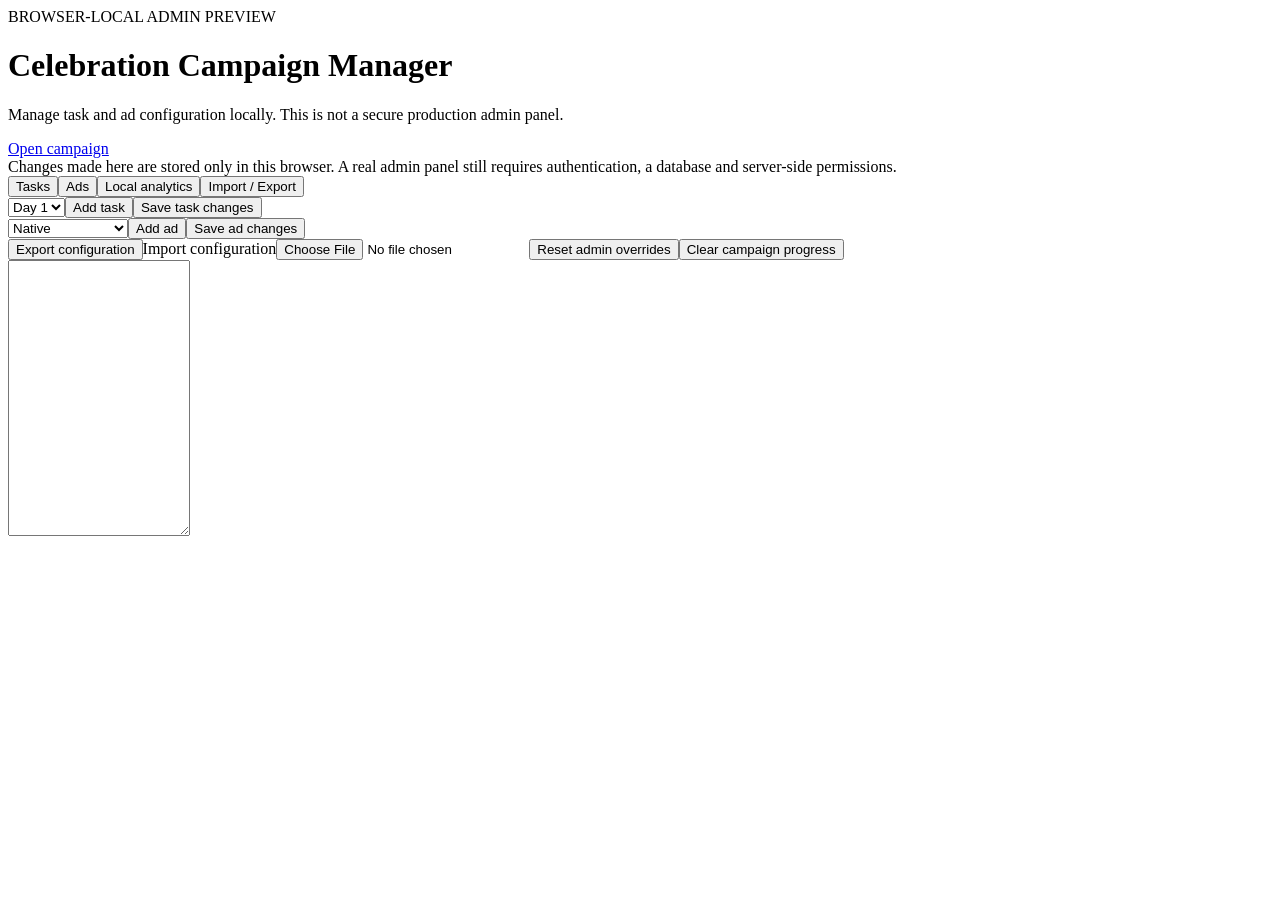
==== admin.html @ 1ac24a28 "Add browser-local campaign admin preview" ====
<!DOCTYPE html>
<html lang="en">
<head>
  <meta charset="UTF-8" />
  <meta name="viewport" content="width=device-width,initial-scale=1" />
  <title>Peller & Jarvis Campaign Admin Preview</title>
  <link rel="preconnect" href="https://fonts.googleapis.com" />
  <link rel="preconnect" href="https://fonts.gstatic.com" crossorigin />
  <link href="https://fonts.googleapis.com/css2?family=Poppins:wght@400;500;600;700;800&display=swap" rel="stylesheet" />
  <link rel="stylesheet" href="css/admin.css?v=1" />
</head>
<body>
  <header class="admin-header">
    <div><span class="eyebrow">BROWSER-LOCAL ADMIN PREVIEW</span><h1>Celebration Campaign Manager</h1><p>Manage task and ad configuration locally. This is not a secure production admin panel.</p></div>
    <a class="site-link" href="index.html">Open campaign</a>
  </header>
  <main class="admin-shell">
    <section class="warning">Changes made here are stored only in this browser. A real admin panel still requires authentication, a database and server-side permissions.</section>
    <section class="summary-grid" id="summaryGrid"></section>
    <nav class="tabs"><button data-tab="tasks" class="active">Tasks</button><button data-tab="ads">Ads</button><button data-tab="analytics">Local analytics</button><button data-tab="data">Import / Export</button></nav>
    <section id="tasksTab" class="tab-panel">
      <div class="toolbar"><select id="dayFilter"><option value="day1">Day 1</option><option value="day2">Day 2</option><option value="day3">Day 3</option></select><button id="addTask">Add task</button><button id="saveTasks" class="primary">Save task changes</button></div>
      <div id="taskEditor"></div>
    </section>
    <section id="adsTab" class="tab-panel hidden">
      <div class="toolbar"><select id="placementFilter"><option value="native">Native</option><option value="inline">Inline</option><option value="halfScreen">Half-screen</option><option value="sponsoredTask">Sponsored task</option><option value="celebrationFeed">Celebration feed</option></select><button id="addAd">Add ad</button><button id="saveAds" class="primary">Save ad changes</button></div>
      <div id="adEditor"></div>
    </section>
    <section id="analyticsTab" class="tab-panel hidden"><div id="analyticsView"></div></section>
    <section id="dataTab" class="tab-panel hidden">
      <div class="data-actions"><button id="exportConfig">Export configuration</button><label class="file-btn">Import configuration<input id="importConfig" type="file" accept="application/json" /></label><button id="resetOverrides" class="danger">Reset admin overrides</button><button id="clearProgress" class="danger">Clear campaign progress</button></div>
      <textarea id="configPreview" rows="18" readonly></textarea>
    </section>
  </main>
  <template id="taskTemplate"><article class="editor-card"><div class="editor-head"><strong class="task-heading">Task</strong><div><button data-move="up">↑</button><button data-move="down">↓</button><button data-remove class="danger small">Remove</button></div></div><div class="form-grid"><label>Task ID<input data-field="id" /></label><label>Title<input data-field="title" /></label><label class="wide">Description<textarea data-field="description" rows="2"></textarea></label><label>Category<select data-field="category"><option>peller</option><option>jarvis</option><option>couple</option><option>creative</option><option>referral</option><option>sponsored</option><option>review</option></select></label><label>Estimated minutes<input data-field="estimatedMinutes" type="number" min="1" /></label><label>Reward progress<input data-field="reward" type="number" min="0" /></label><label>Verification<select data-field="verificationType"><option>quiz_completed</option><option>prediction_submitted</option><option>prediction</option><option>return_and_quiz</option><option>verified_referral</option><option>manual_review</option><option>approved_callback</option><option>message_submitted</option><option>supporter_card_created</option></select></label><label class="wide">URL<input data-field="url" placeholder="PASTE_APPROVED_URL_HERE" /></label><label>Required answers<input data-field="requiredAnswers" type="number" min="0" /></label><label>Required referrals<input data-field="requiredReferrals" type="number" min="0" /></label><label class="check"><input data-field="required" type="checkbox" /> Required</label><label class="check"><input data-field="active" type="checkbox" /> Active</label></div></article></template>
  <template id="adTemplate"><article class="editor-card"><div class="editor-head"><strong class="ad-heading">Advertisement</strong><button data-remove class="danger small">Remove</button></div><div class="form-grid"><label>ID<input data-field="id" /></label><label>Name<input data-field="name" /></label><label>Label<input data-field="label" /></label><label>Placement<input data-field="placement" /></label><label class="wide">URL<input data-field="url" placeholder="PASTE_AD_URL_HERE" /></label><label>Minimum day<input data-field="minimumDay" type="number" min="1" max="3" /></label><label>Maximum shows/session<input data-field="maximumShowsPerSession" type="number" min="1" /></label><label>Cooldown minutes<input data-field="cooldownMinutes" type="number" min="0" /></label><label class="check"><input data-field="active" type="checkbox" /> Active</label></div></article></template>
  <script src="js/config.js?v=4"></script><script src="js/config-loader.js?v=1"></script><script src="js/admin.js?v=1"></script>
</body>
</html>
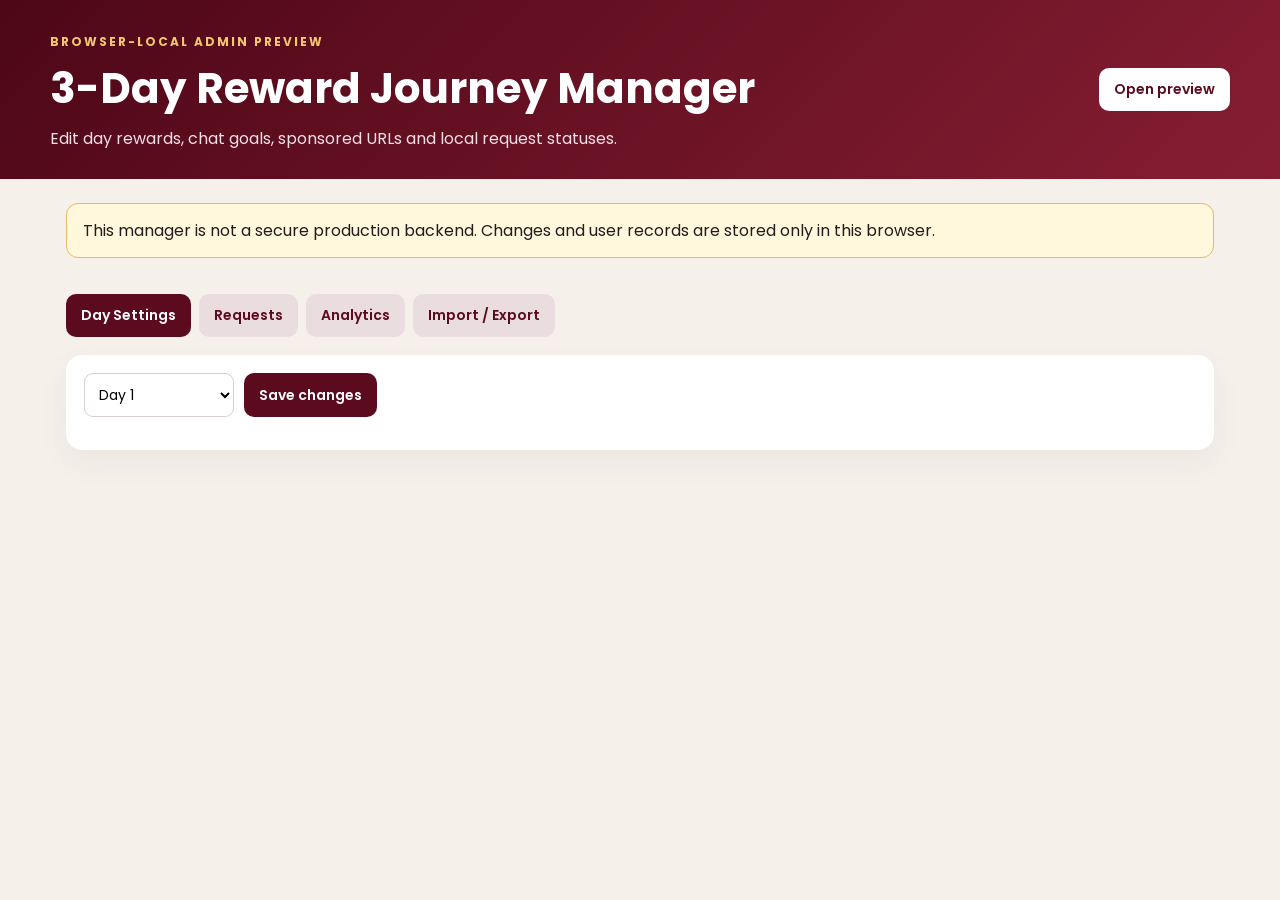
==== commit 5d5c813c: "Rebuild campaign manager for chat sponsor sharing journey" ====
--- a/admin.html
+++ b/admin.html
@@ -3,37 +3,24 @@
 <head>
   <meta charset="UTF-8" />
   <meta name="viewport" content="width=device-width,initial-scale=1" />
-  <title>Peller & Jarvis Campaign Admin Preview</title>
+  <title>Peller & Jarvis Campaign Manager</title>
   <link rel="preconnect" href="https://fonts.googleapis.com" />
   <link rel="preconnect" href="https://fonts.gstatic.com" crossorigin />
   <link href="https://fonts.googleapis.com/css2?family=Poppins:wght@400;500;600;700;800&display=swap" rel="stylesheet" />
-  <link rel="stylesheet" href="css/admin.css?v=1" />
+  <link rel="stylesheet" href="css/admin.css?v=2" />
 </head>
 <body>
-  <header class="admin-header">
-    <div><span class="eyebrow">BROWSER-LOCAL ADMIN PREVIEW</span><h1>Celebration Campaign Manager</h1><p>Manage task and ad configuration locally. This is not a secure production admin panel.</p></div>
-    <a class="site-link" href="index.html">Open campaign</a>
-  </header>
+  <header class="admin-header"><div><span class="eyebrow">BROWSER-LOCAL ADMIN PREVIEW</span><h1>3-Day Reward Journey Manager</h1><p>Edit day rewards, chat goals, sponsored URLs and local request statuses.</p></div><a class="site-link" href="index.html?preview=1">Open preview</a></header>
   <main class="admin-shell">
-    <section class="warning">Changes made here are stored only in this browser. A real admin panel still requires authentication, a database and server-side permissions.</section>
-    <section class="summary-grid" id="summaryGrid"></section>
-    <nav class="tabs"><button data-tab="tasks" class="active">Tasks</button><button data-tab="ads">Ads</button><button data-tab="analytics">Local analytics</button><button data-tab="data">Import / Export</button></nav>
-    <section id="tasksTab" class="tab-panel">
-      <div class="toolbar"><select id="dayFilter"><option value="day1">Day 1</option><option value="day2">Day 2</option><option value="day3">Day 3</option></select><button id="addTask">Add task</button><button id="saveTasks" class="primary">Save task changes</button></div>
-      <div id="taskEditor"></div>
-    </section>
-    <section id="adsTab" class="tab-panel hidden">
-      <div class="toolbar"><select id="placementFilter"><option value="native">Native</option><option value="inline">Inline</option><option value="halfScreen">Half-screen</option><option value="sponsoredTask">Sponsored task</option><option value="celebrationFeed">Celebration feed</option></select><button id="addAd">Add ad</button><button id="saveAds" class="primary">Save ad changes</button></div>
-      <div id="adEditor"></div>
-    </section>
+    <section class="warning">This manager is not a secure production backend. Changes and user records are stored only in this browser.</section>
+    <section id="summaryGrid" class="summary-grid"></section>
+    <nav class="tabs"><button data-tab="days" class="active">Day Settings</button><button data-tab="requests">Requests</button><button data-tab="analytics">Analytics</button><button data-tab="data">Import / Export</button></nav>
+    <section id="daysTab" class="tab-panel"><div class="toolbar"><select id="dayFilter"><option value="1">Day 1</option><option value="2">Day 2</option><option value="3">Day 3</option></select><button id="saveDay" class="primary">Save changes</button></div><div id="dayEditor"></div></section>
+    <section id="requestsTab" class="tab-panel hidden"><div id="requestEditor"></div></section>
     <section id="analyticsTab" class="tab-panel hidden"><div id="analyticsView"></div></section>
-    <section id="dataTab" class="tab-panel hidden">
-      <div class="data-actions"><button id="exportConfig">Export configuration</button><label class="file-btn">Import configuration<input id="importConfig" type="file" accept="application/json" /></label><button id="resetOverrides" class="danger">Reset admin overrides</button><button id="clearProgress" class="danger">Clear campaign progress</button></div>
-      <textarea id="configPreview" rows="18" readonly></textarea>
-    </section>
+    <section id="dataTab" class="tab-panel hidden"><div class="data-actions"><button id="exportConfig">Export configuration</button><label class="file-btn">Import configuration<input id="importConfig" type="file" accept="application/json" /></label><button id="resetOverrides" class="danger">Reset overrides</button><button id="clearProgress" class="danger">Clear journey progress</button></div><textarea id="configPreview" rows="20" readonly></textarea></section>
   </main>
-  <template id="taskTemplate"><article class="editor-card"><div class="editor-head"><strong class="task-heading">Task</strong><div><button data-move="up">↑</button><button data-move="down">↓</button><button data-remove class="danger small">Remove</button></div></div><div class="form-grid"><label>Task ID<input data-field="id" /></label><label>Title<input data-field="title" /></label><label class="wide">Description<textarea data-field="description" rows="2"></textarea></label><label>Category<select data-field="category"><option>peller</option><option>jarvis</option><option>couple</option><option>creative</option><option>referral</option><option>sponsored</option><option>review</option></select></label><label>Estimated minutes<input data-field="estimatedMinutes" type="number" min="1" /></label><label>Reward progress<input data-field="reward" type="number" min="0" /></label><label>Verification<select data-field="verificationType"><option>quiz_completed</option><option>prediction_submitted</option><option>prediction</option><option>return_and_quiz</option><option>verified_referral</option><option>manual_review</option><option>approved_callback</option><option>message_submitted</option><option>supporter_card_created</option></select></label><label class="wide">URL<input data-field="url" placeholder="PASTE_APPROVED_URL_HERE" /></label><label>Required answers<input data-field="requiredAnswers" type="number" min="0" /></label><label>Required referrals<input data-field="requiredReferrals" type="number" min="0" /></label><label class="check"><input data-field="required" type="checkbox" /> Required</label><label class="check"><input data-field="active" type="checkbox" /> Active</label></div></article></template>
-  <template id="adTemplate"><article class="editor-card"><div class="editor-head"><strong class="ad-heading">Advertisement</strong><button data-remove class="danger small">Remove</button></div><div class="form-grid"><label>ID<input data-field="id" /></label><label>Name<input data-field="name" /></label><label>Label<input data-field="label" /></label><label>Placement<input data-field="placement" /></label><label class="wide">URL<input data-field="url" placeholder="PASTE_AD_URL_HERE" /></label><label>Minimum day<input data-field="minimumDay" type="number" min="1" max="3" /></label><label>Maximum shows/session<input data-field="maximumShowsPerSession" type="number" min="1" /></label><label>Cooldown minutes<input data-field="cooldownMinutes" type="number" min="0" /></label><label class="check"><input data-field="active" type="checkbox" /> Active</label></div></article></template>
-  <script src="js/config.js?v=4"></script><script src="js/config-loader.js?v=1"></script><script src="js/admin.js?v=1"></script>
+  <template id="dayTemplate"><article class="editor-card"><div class="editor-head"><strong id="dayHeading">Day settings</strong></div><div class="form-grid"><label>Daily cash<input data-field="cash" type="number" min="0" /></label><label>Airtime allocation<input data-field="airtime" type="number" min="0" /></label><label>Data allocation (GB)<input data-field="data" type="number" min="0" /></label><label>Chat goal<input data-field="chatGoal" type="number" min="1" max="20" /></label><label>Chat value<input data-field="chatReward" type="number" min="0" /></label><label>Sponsored value<input data-field="sponsorReward" type="number" min="0" /></label><label>Sharing value<input data-field="shareReward" type="number" min="0" /></label><label>Completion bonus<input data-field="bonusReward" type="number" min="0" /></label><label class="wide">Sponsored title<input data-field="sponsorTitle" /></label><label class="wide">Sponsored URL<input data-field="sponsorUrl" placeholder="PASTE_APPROVED_URL_HERE" /></label><label class="wide">Published requirement<textarea data-field="requirement" rows="3"></textarea></label></div></article></template>
+  <script src="js/config.js?v=9"></script><script src="js/config-loader.js?v=2"></script><script src="js/admin.js?v=2"></script>
 </body>
-</html>
+</html>
--- a/css/admin.css
+++ b/css/admin.css
@@ -0,0 +1 @@
+*{box-sizing:border-box}body{margin:0;font-family:Poppins,Arial,sans-serif;background:#f5f1ea;color:#231b1d}.admin-header{background:linear-gradient(135deg,#4d0717,#861d32);color:#fff;padding:28px max(20px,calc((100vw - 1180px)/2));display:flex;justify-content:space-between;gap:24px;align-items:center}.admin-header h1{margin:4px 0 6px;font-size:clamp(25px,4vw,42px)}.admin-header p{margin:0;color:#f3dfe4}.eyebrow{font-size:12px;letter-spacing:2px;color:#f2c76e;font-weight:700}.site-link,.toolbar button,.tabs button,.data-actions button,.file-btn{border:0;border-radius:10px;padding:11px 15px;font:600 14px Poppins;cursor:pointer;background:#fff;color:#5b0b1d;text-decoration:none}.admin-shell{max-width:1180px;margin:24px auto;padding:0 16px 50px}.warning{padding:14px 16px;border:1px solid #e4bb65;background:#fff8dd;border-radius:12px;margin-bottom:18px}.summary-grid{display:grid;grid-template-columns:repeat(4,1fr);gap:12px;margin-bottom:18px}.summary-card{background:#fff;border-radius:14px;padding:18px;box-shadow:0 8px 24px #3b14200d}.summary-card span{display:block;color:#74666a;font-size:13px}.summary-card strong{font-size:25px;color:#5b0b1d}.tabs{display:flex;gap:8px;overflow:auto;margin:18px 0}.tabs button{white-space:nowrap;background:#eadde0}.tabs button.active{background:#5b0b1d;color:#fff}.tab-panel{background:#fff;border-radius:16px;padding:18px;box-shadow:0 12px 32px #43131d0d}.hidden{display:none!important}.toolbar{display:flex;flex-wrap:wrap;gap:10px;margin-bottom:15px}.toolbar select,.form-grid input,.form-grid textarea,.form-grid select,#configPreview{width:100%;border:1px solid #d8ced0;border-radius:9px;padding:10px;font:14px Poppins;background:#fff}.toolbar select{width:auto;min-width:150px}.toolbar .primary{background:#5b0b1d;color:#fff}.editor-card{border:1px solid #eadfe1;border-radius:14px;padding:15px;margin:12px 0;background:#fffdfb}.editor-head{display:flex;justify-content:space-between;gap:12px;align-items:center;margin-bottom:12px}.editor-head button{border:0;border-radius:7px;padding:6px 9px;cursor:pointer}.form-grid{display:grid;grid-template-columns:repeat(4,1fr);gap:12px}.form-grid label{font-size:12px;font-weight:600;color:#6b5b60}.form-grid .wide{grid-column:span 2}.form-grid .check{display:flex;align-items:center;gap:8px}.form-grid .check input{width:auto}.danger{background:#a61c38!important;color:#fff!important}.small{font-size:12px}.data-actions{display:flex;flex-wrap:wrap;gap:10px;margin-bottom:14px}.file-btn input{display:none}#configPreview{resize:vertical;background:#181315;color:#f8eeee}.analytics-table{width:100%;border-collapse:collapse}.analytics-table th,.analytics-table td{text-align:left;padding:10px;border-bottom:1px solid #eee}.empty{padding:30px;text-align:center;color:#776b6e}@media(max-width:850px){.summary-grid{grid-template-columns:repeat(2,1fr)}.form-grid{grid-template-columns:repeat(2,1fr)}}@media(max-width:560px){.admin-header{align-items:flex-start;flex-direction:column}.summary-grid,.form-grid{grid-template-columns:1fr}.form-grid .wide{grid-column:auto}.tab-panel{padding:12px}.editor-head{align-items:flex-start}.toolbar>*{flex:1}}
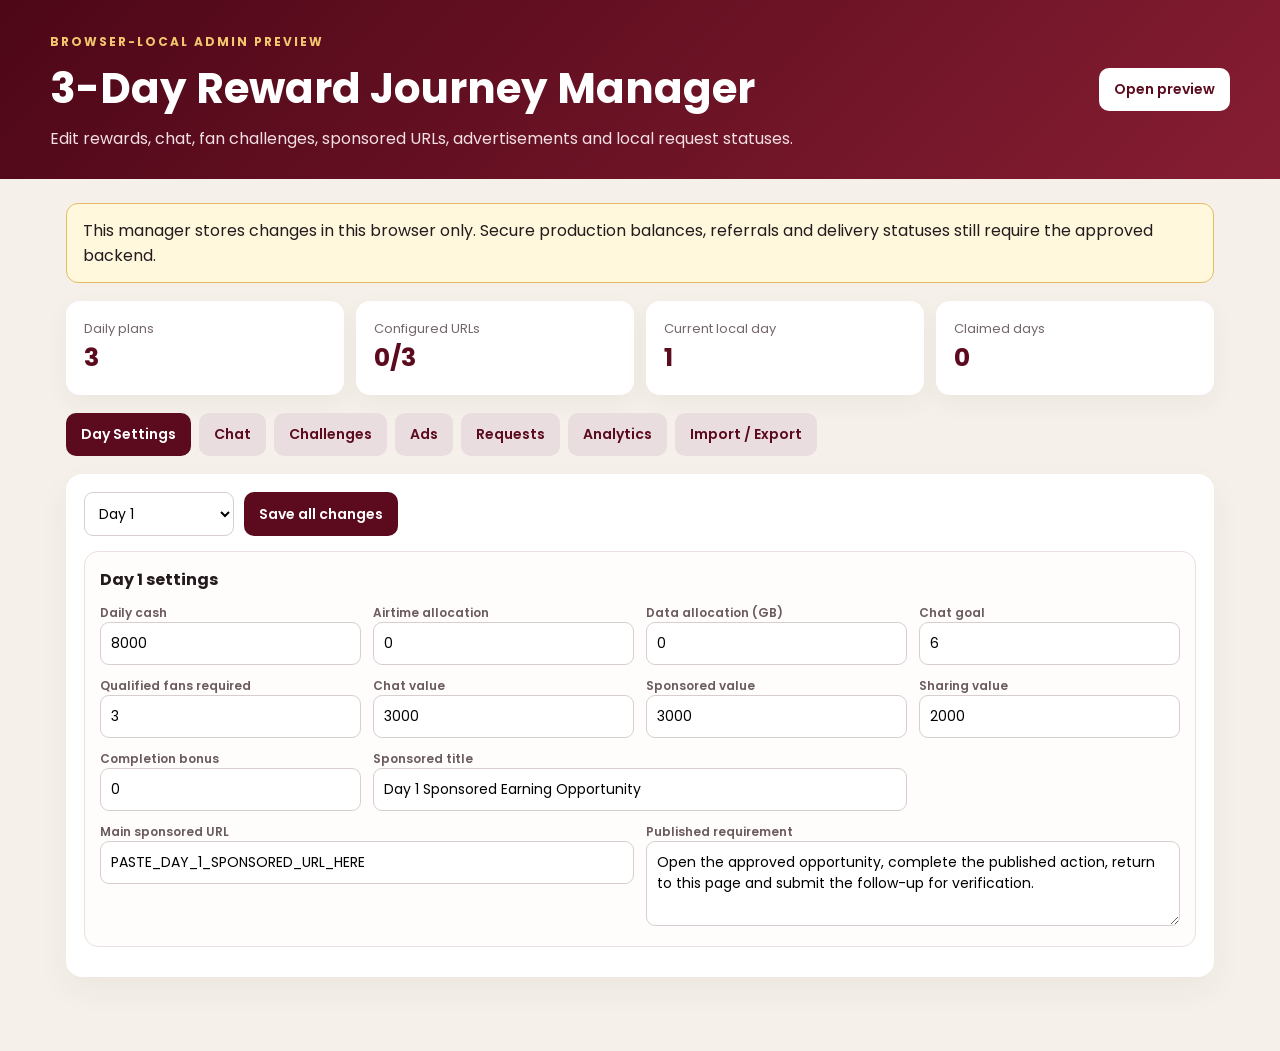
==== commit 3f68711f: "Upgrade campaign manager for chats challenges and ads" ====
--- a/admin.html
+++ b/admin.html
@@ -7,20 +7,23 @@
   <link rel="preconnect" href="https://fonts.googleapis.com" />
   <link rel="preconnect" href="https://fonts.gstatic.com" crossorigin />
   <link href="https://fonts.googleapis.com/css2?family=Poppins:wght@400;500;600;700;800&display=swap" rel="stylesheet" />
-  <link rel="stylesheet" href="css/admin.css?v=2" />
+  <link rel="stylesheet" href="css/admin.css?v=3" />
 </head>
 <body>
-  <header class="admin-header"><div><span class="eyebrow">BROWSER-LOCAL ADMIN PREVIEW</span><h1>3-Day Reward Journey Manager</h1><p>Edit day rewards, chat goals, sponsored URLs and local request statuses.</p></div><a class="site-link" href="index.html?preview=1">Open preview</a></header>
+  <header class="admin-header"><div><span class="eyebrow">BROWSER-LOCAL ADMIN PREVIEW</span><h1>3-Day Reward Journey Manager</h1><p>Edit rewards, chat, fan challenges, sponsored URLs, advertisements and local request statuses.</p></div><a class="site-link" href="index.html?preview=1">Open preview</a></header>
   <main class="admin-shell">
-    <section class="warning">This manager is not a secure production backend. Changes and user records are stored only in this browser.</section>
+    <section class="warning">This manager stores changes in this browser only. Secure production balances, referrals and delivery statuses still require the approved backend.</section>
     <section id="summaryGrid" class="summary-grid"></section>
-    <nav class="tabs"><button data-tab="days" class="active">Day Settings</button><button data-tab="requests">Requests</button><button data-tab="analytics">Analytics</button><button data-tab="data">Import / Export</button></nav>
-    <section id="daysTab" class="tab-panel"><div class="toolbar"><select id="dayFilter"><option value="1">Day 1</option><option value="2">Day 2</option><option value="3">Day 3</option></select><button id="saveDay" class="primary">Save changes</button></div><div id="dayEditor"></div></section>
+    <nav class="tabs"><button data-tab="days" class="active">Day Settings</button><button data-tab="chat">Chat</button><button data-tab="challenges">Challenges</button><button data-tab="ads">Ads</button><button data-tab="requests">Requests</button><button data-tab="analytics">Analytics</button><button data-tab="data">Import / Export</button></nav>
+    <section id="daysTab" class="tab-panel"><div class="toolbar"><select id="dayFilter"><option value="1">Day 1</option><option value="2">Day 2</option><option value="3">Day 3</option></select><button id="saveDay" class="primary">Save all changes</button></div><div id="dayEditor"></div></section>
+    <section id="chatTab" class="tab-panel hidden"><div class="toolbar"><select id="chatDayFilter"><option value="1">Day 1</option><option value="2">Day 2</option><option value="3">Day 3</option></select><button id="saveChat" class="primary">Save all changes</button></div><p>Paste valid JSON arrays. Each chat item needs <code>host</code>, <code>text</code> and <code>replies</code>.</p><textarea id="chatEditor" rows="22"></textarea></section>
+    <section id="challengesTab" class="tab-panel hidden"><div class="toolbar"><select id="challengeDayFilter"><option value="1">Day 1</option><option value="2">Day 2</option><option value="3">Day 3</option></select><button id="saveChallenges" class="primary">Save all changes</button></div><p>Each challenge needs <code>id</code>, <code>afterReply</code>, <code>title</code>, <code>question</code> and <code>options</code>.</p><textarea id="challengeEditor" rows="22"></textarea></section>
+    <section id="adsTab" class="tab-panel hidden"><div class="toolbar"><select id="adDayFilter"><option value="1">Day 1</option><option value="2">Day 2</option><option value="3">Day 3</option></select><button id="saveAds" class="primary">Save all changes</button></div><p>Paste your URLs into the relevant ad objects. Valid placements: <code>native</code>, <code>in_chat</code>, <code>in_page</code>, <code>half_screen</code>.</p><textarea id="adEditor" rows="24"></textarea></section>
     <section id="requestsTab" class="tab-panel hidden"><div id="requestEditor"></div></section>
     <section id="analyticsTab" class="tab-panel hidden"><div id="analyticsView"></div></section>
-    <section id="dataTab" class="tab-panel hidden"><div class="data-actions"><button id="exportConfig">Export configuration</button><label class="file-btn">Import configuration<input id="importConfig" type="file" accept="application/json" /></label><button id="resetOverrides" class="danger">Reset overrides</button><button id="clearProgress" class="danger">Clear journey progress</button></div><textarea id="configPreview" rows="20" readonly></textarea></section>
+    <section id="dataTab" class="tab-panel hidden"><div class="data-actions"><button id="exportConfig">Export configuration</button><label class="file-btn">Import configuration<input id="importConfig" type="file" accept="application/json" /></label><button id="resetOverrides" class="danger">Reset overrides</button><button id="clearProgress" class="danger">Clear journey progress</button></div><textarea id="configPreview" rows="24" readonly></textarea></section>
   </main>
-  <template id="dayTemplate"><article class="editor-card"><div class="editor-head"><strong id="dayHeading">Day settings</strong></div><div class="form-grid"><label>Daily cash<input data-field="cash" type="number" min="0" /></label><label>Airtime allocation<input data-field="airtime" type="number" min="0" /></label><label>Data allocation (GB)<input data-field="data" type="number" min="0" /></label><label>Chat goal<input data-field="chatGoal" type="number" min="1" max="20" /></label><label>Chat value<input data-field="chatReward" type="number" min="0" /></label><label>Sponsored value<input data-field="sponsorReward" type="number" min="0" /></label><label>Sharing value<input data-field="shareReward" type="number" min="0" /></label><label>Completion bonus<input data-field="bonusReward" type="number" min="0" /></label><label class="wide">Sponsored title<input data-field="sponsorTitle" /></label><label class="wide">Sponsored URL<input data-field="sponsorUrl" placeholder="PASTE_APPROVED_URL_HERE" /></label><label class="wide">Published requirement<textarea data-field="requirement" rows="3"></textarea></label></div></article></template>
-  <script src="js/config.js?v=9"></script><script src="js/config-loader.js?v=2"></script><script src="js/admin.js?v=2"></script>
+  <template id="dayTemplate"><article class="editor-card"><div class="editor-head"><strong id="dayHeading">Day settings</strong></div><div class="form-grid"><label>Daily cash<input data-field="cash" type="number" min="0" /></label><label>Airtime allocation<input data-field="airtime" type="number" min="0" /></label><label>Data allocation (GB)<input data-field="data" type="number" min="0" /></label><label>Chat goal<input data-field="chatGoal" type="number" min="1" max="20" /></label><label>Qualified fans required<input data-field="referralsRequired" type="number" min="0" /></label><label>Chat value<input data-field="chatReward" type="number" min="0" /></label><label>Sponsored value<input data-field="sponsorReward" type="number" min="0" /></label><label>Sharing value<input data-field="shareReward" type="number" min="0" /></label><label>Completion bonus<input data-field="bonusReward" type="number" min="0" /></label><label class="wide">Sponsored title<input data-field="sponsorTitle" /></label><label class="wide">Main sponsored URL<input data-field="sponsorUrl" placeholder="PASTE_APPROVED_URL_HERE" /></label><label class="wide">Published requirement<textarea data-field="requirement" rows="3"></textarea></label></div></article></template>
+  <script src="js/config.js?v=10"></script><script src="js/config-loader.js?v=3"></script><script src="js/admin.js?v=3"></script>
 </body>
 </html>
